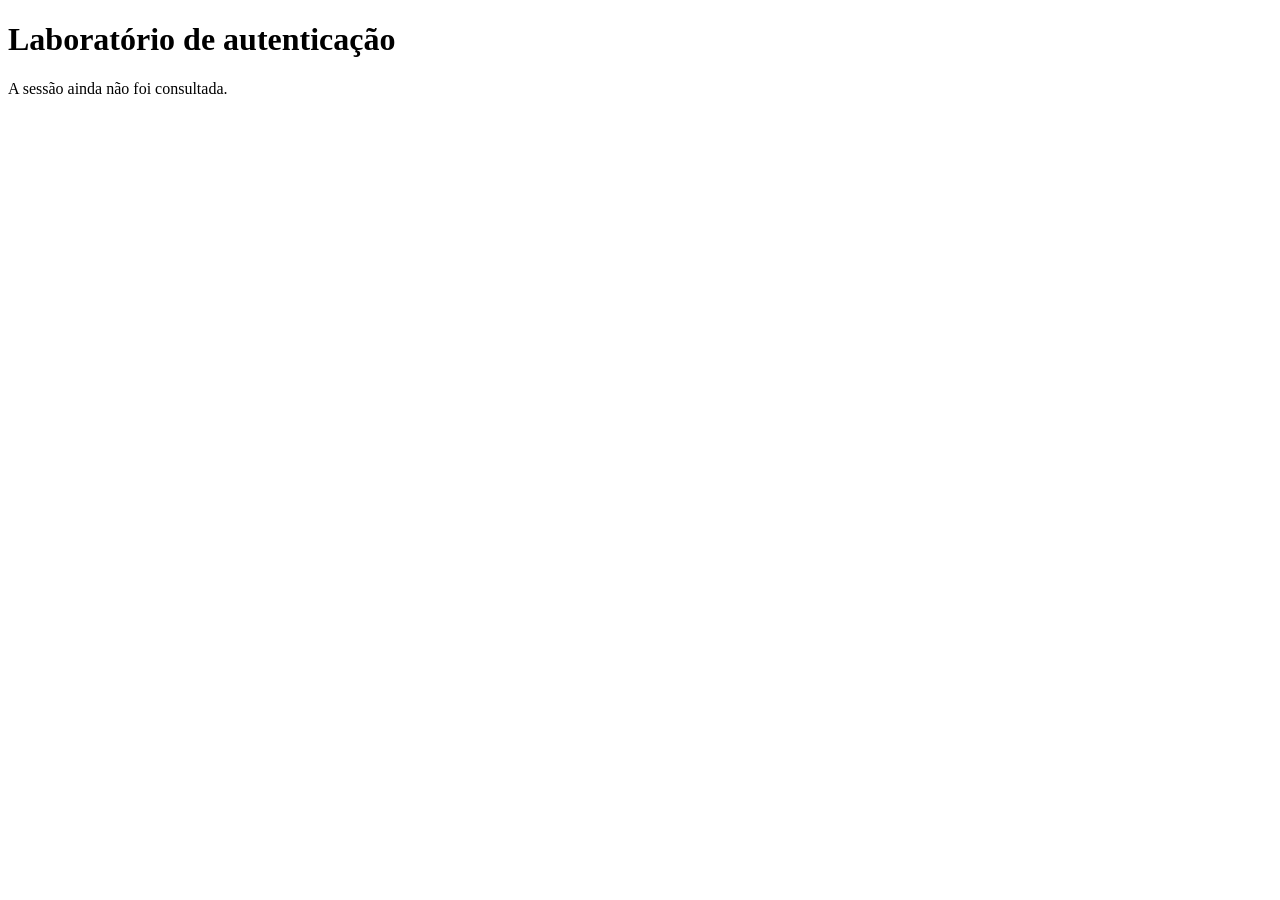
==== public/index.html @ 1bb8faf7 "Update and rename index.html to public/index.html" ====
<!doctype html> 
<html lang="pt-BR"> 
<head> 
<meta charset="utf-8"> 
<meta name="viewport" content="width=device-width, initial-scale=1"> 
<title>Laboratório de autenticação</title> 
</head> 
<body> 
<main> 
<h1>Laboratório de autenticação</h1> 
<p id="status">A sessão ainda não foi consultada.</p> 
</main> 
</body> 
</html>
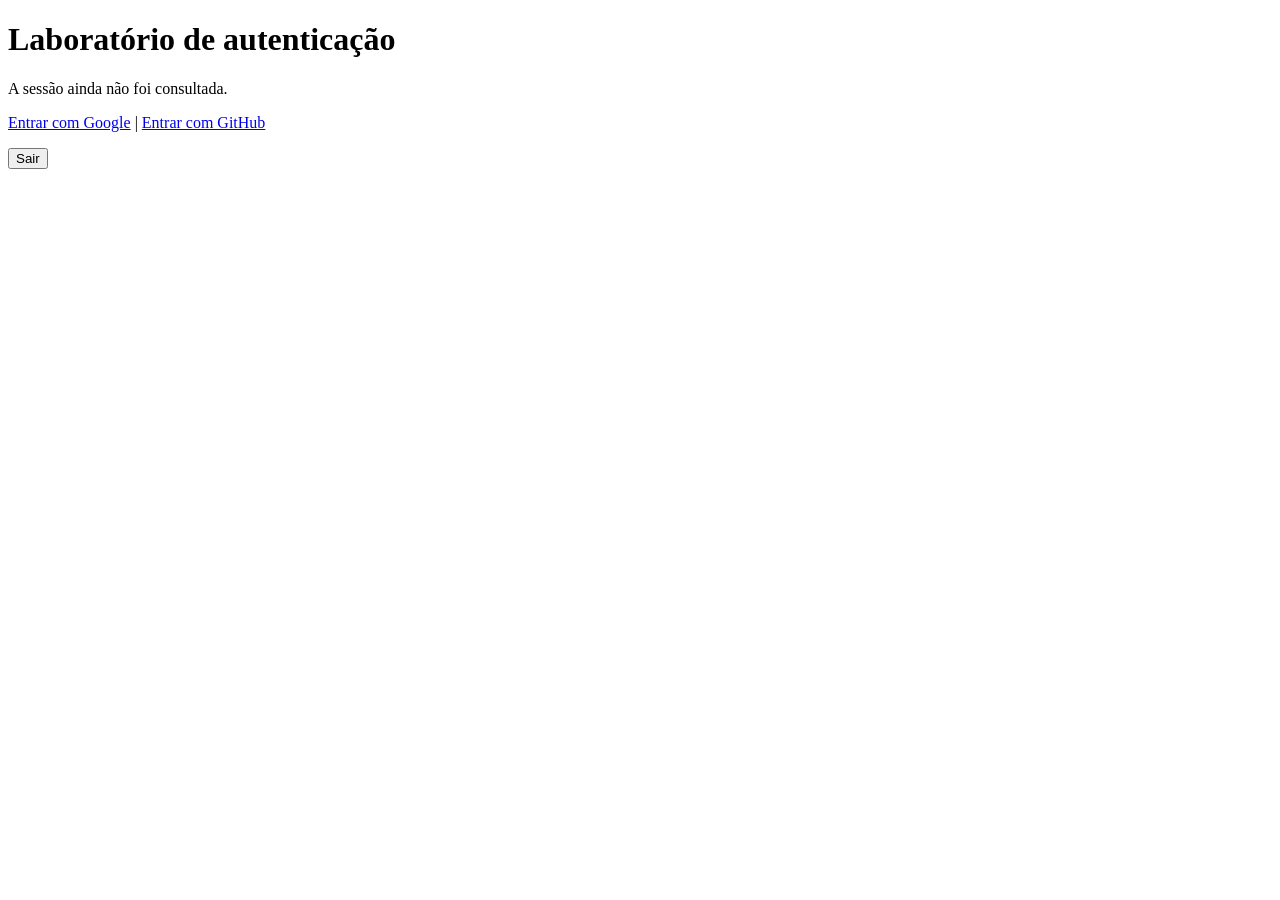
==== commit 9c79859e: "Enhance index.html with authentication links Added login options for Google and GitHub, along with a" ====
--- a/public/index.html
+++ b/public/index.html
@@ -1,14 +1,26 @@
-<!doctype html> 
-<html lang="pt-BR"> 
-<head> 
-<meta charset="utf-8"> 
-<meta name="viewport" content="width=device-width, initial-scale=1"> 
-<title>Laboratório de autenticação</title> 
-</head> 
-<body> 
-<main> 
-<h1>Laboratório de autenticação</h1> 
-<p id="status">A sessão ainda não foi consultada.</p> 
-</main> 
-</body> 
-</html> 
+<!doctype html>
+<html lang="pt-BR">
+  <head>
+    <meta charset="utf-8">
+    <meta name="viewport" content="width=device-width, initial-scale=1">
+    <title>Laboratório de autenticação</title>
+  </head>
+  <body>
+    <main>
+      <h1>Laboratório de autenticação</h1>
+      <p id="status">A sessão ainda não foi consultada.</p>
+
+      <p>
+        <a href="/oauth/login/google">Entrar com Google</a>
+        |
+        <a href="/oauth/login/github">Entrar com GitHub</a>
+      </p>
+
+      <form method="post" action="/oauth/logout">
+        <button type="submit">Sair</button>
+      </form>
+    </main>
+
+    <script src="/app.js"></script>
+  </body>
+</html>
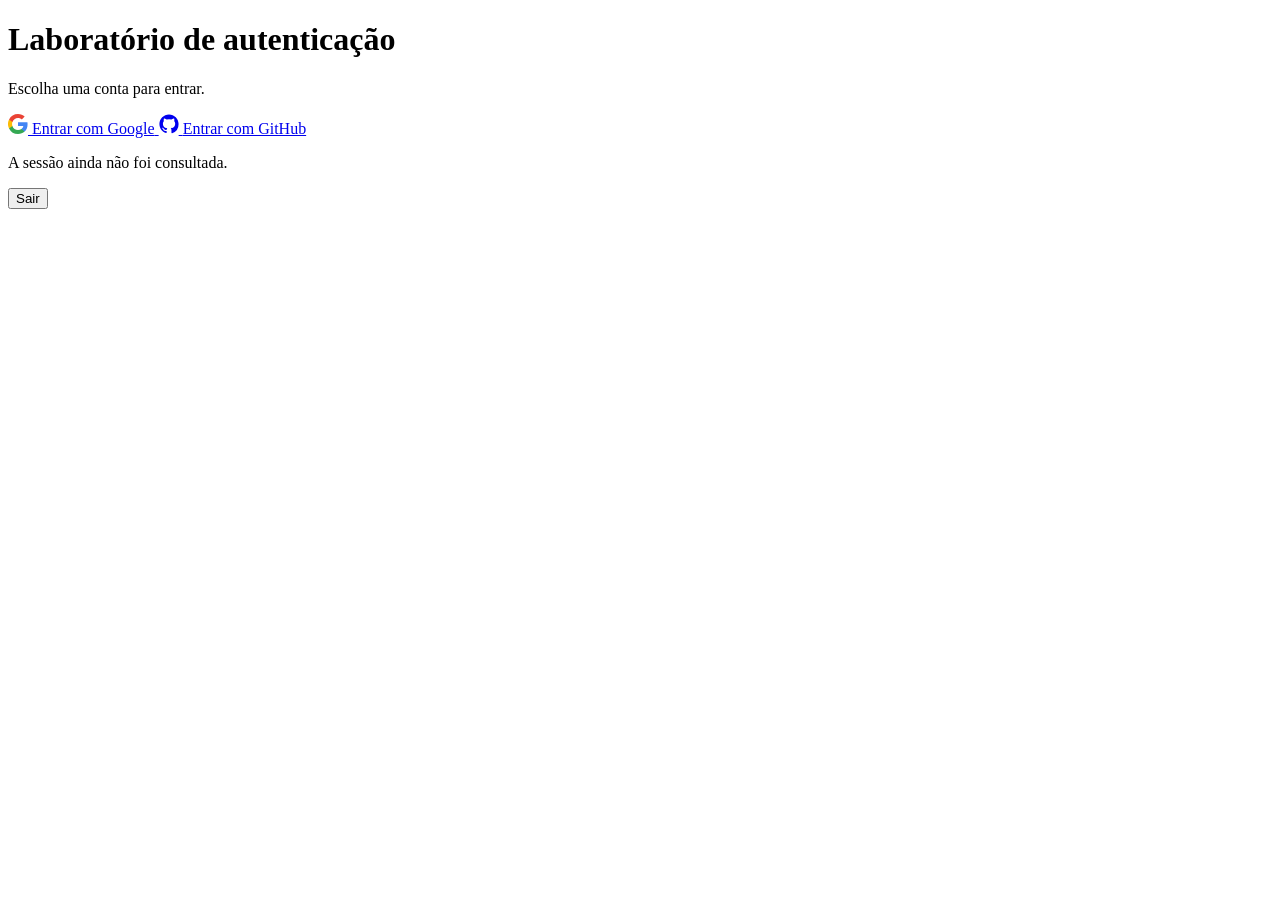
==== commit 75cb2a38: "Update index.html" ====
--- a/public/index.html
+++ b/public/index.html
@@ -4,23 +4,39 @@
     <meta charset="utf-8">
     <meta name="viewport" content="width=device-width, initial-scale=1">
     <title>Laboratório de autenticação</title>
+    <link rel="preconnect" href="https://fonts.googleapis.com">
+    <link rel="preconnect" href="https://fonts.gstatic.com" crossorigin>
+    <link href="https://fonts.googleapis.com/css2?family=Sora:wght@400;600;700&display=swap" rel="stylesheet">
+    <link rel="stylesheet" href="/styles.css">
   </head>
   <body>
-    <main>
+    <main class="card">
       <h1>Laboratório de autenticação</h1>
-      <p id="status">A sessão ainda não foi consultada.</p>
+      <p class="lead">Escolha uma conta para entrar.</p>
 
-      <p>
-        <a href="/oauth/login/google">Entrar com Google</a>
-        |
-        <a href="/oauth/login/github">Entrar com GitHub</a>
-      </p>
+      <a class="btn" href="/oauth/login/google">
+        <svg viewBox="0 0 24 24" width="20" height="20" aria-hidden="true">
+          <path fill="#4285F4" d="M23.5 12.27c0-.85-.08-1.67-.22-2.45H12v4.64h6.46a5.52 5.52 0 0 1-2.4 3.62v3h3.88c2.27-2.09 3.56-5.17 3.56-8.81z"/>
+          <path fill="#34A853" d="M12 24c3.24 0 5.96-1.07 7.95-2.9l-3.88-3c-1.08.72-2.45 1.15-4.07 1.15-3.13 0-5.78-2.11-6.73-4.96H1.27v3.09A12 12 0 0 0 12 24z"/>
+          <path fill="#FBBC05" d="M5.27 14.29a7.2 7.2 0 0 1 0-4.58V6.62H1.27a12 12 0 0 0 0 10.76l4-3.09z"/>
+          <path fill="#EA4335" d="M12 4.75c1.77 0 3.35.61 4.6 1.8l3.42-3.42C17.95 1.19 15.24 0 12 0A12 12 0 0 0 1.27 6.62l4 3.09C6.22 6.86 8.87 4.75 12 4.75z"/>
+        </svg>
+        <span>Entrar com Google</span>
+      </a>
+
+      <a class="btn" href="/oauth/login/github">
+        <svg viewBox="0 0 24 24" width="20" height="20" aria-hidden="true">
+          <path fill="currentColor" d="M12 .5C5.65.5.5 5.65.5 12c0 5.08 3.29 9.39 7.86 10.91.58.1.79-.25.79-.56v-2c-3.2.7-3.87-1.36-3.87-1.36-.52-1.33-1.28-1.68-1.28-1.68-1.05-.72.08-.7.08-.7 1.16.08 1.77 1.19 1.77 1.19 1.03 1.77 2.7 1.26 3.36.96.1-.75.4-1.26.73-1.55-2.55-.29-5.24-1.28-5.24-5.68 0-1.25.45-2.28 1.19-3.08-.12-.29-.52-1.46.11-3.04 0 0 .97-.31 3.17 1.18a11 11 0 0 1 5.77 0c2.2-1.49 3.17-1.18 3.17-1.18.63 1.58.23 2.75.11 3.04.74.8 1.19 1.83 1.19 3.08 0 4.41-2.69 5.38-5.25 5.67.41.36.78 1.06.78 2.14v3.17c0 .31.21.67.8.56A11.5 11.5 0 0 0 23.5 12C23.5 5.65 18.35.5 12 .5Z"/>
+        </svg>
+        <span>Entrar com GitHub</span>
+      </a>
+
+      <p id="status" role="status">A sessão ainda não foi consultada.</p>
 
       <form method="post" action="/oauth/logout">
-        <button type="submit">Sair</button>
+        <button class="logout" type="submit">Sair</button>
       </form>
     </main>
-
-    <script src="/app.js"></script>
+    <script src="/app.js" defer></script>
   </body>
 </html>
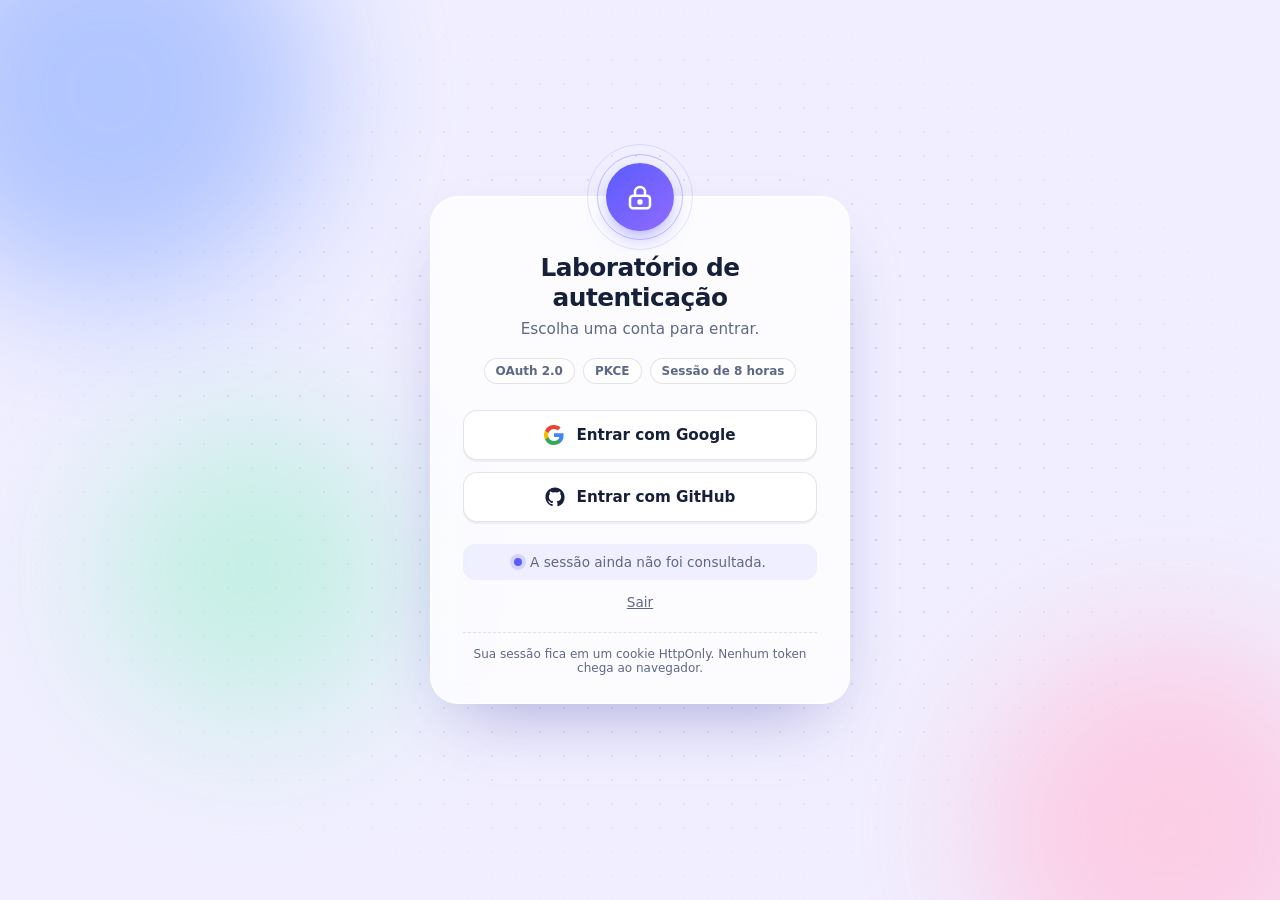
==== commit 6594eed5: "Update index.html" ====
--- a/public/index.html
+++ b/public/index.html
@@ -7,12 +7,235 @@
     <link rel="preconnect" href="https://fonts.googleapis.com">
     <link rel="preconnect" href="https://fonts.gstatic.com" crossorigin>
     <link href="https://fonts.googleapis.com/css2?family=Sora:wght@400;600;700&display=swap" rel="stylesheet">
-    <link rel="stylesheet" href="/styles.css">
+    <style>
+      :root {
+        --ink: #17203a;
+        --muted: #5d6885;
+        --line: rgba(23, 32, 58, 0.12);
+        --accent: #5b5bff;
+        font-family: "Sora", system-ui, -apple-system, "Segoe UI", Roboto, sans-serif;
+      }
+      * { box-sizing: border-box; }
+
+      body {
+        margin: 0;
+        min-height: 100vh;
+        display: grid;
+        place-items: center;
+        padding: 24px;
+        color: var(--ink);
+        background: #f1efff;
+        overflow-x: hidden;
+        position: relative;
+      }
+
+      /* Fundo: pontos + manchas de cor */
+      body::before {
+        content: "";
+        position: fixed;
+        inset: 0;
+        background-image: radial-gradient(rgba(23, 32, 58, 0.14) 1px, transparent 1px);
+        background-size: 24px 24px;
+        mask-image: radial-gradient(ellipse at center, #000 30%, transparent 75%);
+        -webkit-mask-image: radial-gradient(ellipse at center, #000 30%, transparent 75%);
+        pointer-events: none;
+      }
+      .blob {
+        position: fixed;
+        border-radius: 50%;
+        filter: blur(70px);
+        opacity: 0.75;
+        pointer-events: none;
+        animation: drift 18s ease-in-out infinite alternate;
+      }
+      .blob.a { width: 420px; height: 420px; background: #9db8ff; top: -120px; left: -100px; }
+      .blob.b { width: 380px; height: 380px; background: #ffc2dd; bottom: -120px; right: -80px; animation-delay: -6s; }
+      .blob.c { width: 300px; height: 300px; background: #b5efdc; bottom: 20%; left: 8%; animation-delay: -12s; }
+      @keyframes drift {
+        from { transform: translate(0, 0) scale(1); }
+        to   { transform: translate(40px, 30px) scale(1.12); }
+      }
+
+      /* Cartão */
+      .card {
+        position: relative;
+        width: 100%;
+        max-width: 420px;
+        padding: 56px 32px 28px;
+        text-align: center;
+        background: rgba(255, 255, 255, 0.78);
+        backdrop-filter: blur(14px);
+        -webkit-backdrop-filter: blur(14px);
+        border: 1px solid rgba(255, 255, 255, 0.9);
+        border-radius: 28px;
+        box-shadow:
+          0 1px 0 rgba(255, 255, 255, 0.9) inset,
+          0 30px 70px -30px rgba(60, 60, 160, 0.45);
+      }
+
+      /* Selo com anéis no topo do cartão */
+      .seal {
+        position: absolute;
+        top: -34px;
+        left: 50%;
+        width: 68px;
+        height: 68px;
+        transform: translateX(-50%);
+        display: grid;
+        place-items: center;
+        border-radius: 50%;
+        color: #fff;
+        background: linear-gradient(135deg, #5b5bff, #8f6bff);
+        box-shadow: 0 10px 24px -8px rgba(91, 91, 255, 0.7);
+      }
+      .seal::before,
+      .seal::after {
+        content: "";
+        position: absolute;
+        border-radius: 50%;
+        border: 1px solid rgba(91, 91, 255, 0.35);
+      }
+      .seal::before { inset: -9px; }
+      .seal::after  { inset: -19px; border-color: rgba(91, 91, 255, 0.16); }
+
+      h1 {
+        margin: 0 0 8px;
+        font-size: 1.55rem;
+        line-height: 1.2;
+        font-weight: 700;
+        letter-spacing: -0.02em;
+      }
+      .lead {
+        margin: 0 0 20px;
+        color: var(--muted);
+        font-size: 0.95rem;
+      }
+
+      /* Selos informativos */
+      .chips {
+        display: flex;
+        flex-wrap: wrap;
+        justify-content: center;
+        gap: 8px;
+        margin: 0 0 26px;
+        padding: 0;
+        list-style: none;
+      }
+      .chips li {
+        padding: 5px 11px;
+        border: 1px solid var(--line);
+        border-radius: 999px;
+        background: rgba(255, 255, 255, 0.7);
+        color: var(--muted);
+        font-size: 0.75rem;
+        font-weight: 600;
+      }
+
+      /* Botões */
+      .btn {
+        display: flex;
+        align-items: center;
+        justify-content: center;
+        gap: 12px;
+        width: 100%;
+        padding: 14px 16px;
+        margin-bottom: 12px;
+        border: 1px solid var(--line);
+        border-radius: 14px;
+        background: #fff;
+        color: var(--ink);
+        font: inherit;
+        font-weight: 600;
+        font-size: 0.95rem;
+        text-decoration: none;
+        box-shadow: 0 2px 0 rgba(23, 32, 58, 0.06);
+        transition: transform 0.15s, box-shadow 0.15s, border-color 0.15s;
+      }
+      .btn:hover {
+        transform: translateY(-2px);
+        border-color: var(--accent);
+        box-shadow: 0 12px 24px -14px rgba(91, 91, 255, 0.7);
+      }
+      .btn:focus-visible,
+      .logout:focus-visible {
+        outline: 3px solid var(--accent);
+        outline-offset: 2px;
+      }
+
+      /* Estado da sessão */
+      #status {
+        display: flex;
+        align-items: center;
+        justify-content: center;
+        gap: 8px;
+        margin: 22px 0 6px;
+        padding: 10px 14px;
+        border-radius: 12px;
+        background: rgba(91, 91, 255, 0.08);
+        color: var(--muted);
+        font-size: 0.85rem;
+      }
+      #status::before {
+        content: "";
+        flex: none;
+        width: 8px;
+        height: 8px;
+        border-radius: 50%;
+        background: var(--accent);
+        box-shadow: 0 0 0 4px rgba(91, 91, 255, 0.18);
+      }
+
+      .logout {
+        display: block;
+        margin: 0 auto;
+        padding: 8px 14px;
+        border: 0;
+        background: none;
+        color: var(--muted);
+        font: inherit;
+        font-size: 0.85rem;
+        text-decoration: underline;
+        cursor: pointer;
+      }
+      .logout:hover { color: var(--ink); }
+
+      .note {
+        margin: 14px 0 0;
+        padding-top: 14px;
+        border-top: 1px dashed var(--line);
+        color: var(--muted);
+        font-size: 0.75rem;
+      }
+
+      @media (prefers-reduced-motion: reduce) {
+        .blob { animation: none; }
+        .btn { transition: none; }
+        .btn:hover { transform: none; }
+      }
+    </style>
   </head>
   <body>
+    <div class="blob a" aria-hidden="true"></div>
+    <div class="blob b" aria-hidden="true"></div>
+    <div class="blob c" aria-hidden="true"></div>
+
     <main class="card">
+      <div class="seal" aria-hidden="true">
+        <svg viewBox="0 0 24 24" width="30" height="30" fill="none" stroke="currentColor" stroke-width="2" stroke-linecap="round" stroke-linejoin="round">
+          <rect x="4" y="11" width="16" height="10" rx="2.5"/>
+          <path d="M8 11V8a4 4 0 0 1 8 0v3"/>
+          <circle cx="12" cy="16" r="1.2" fill="currentColor"/>
+        </svg>
+      </div>
+
       <h1>Laboratório de autenticação</h1>
       <p class="lead">Escolha uma conta para entrar.</p>
+
+      <ul class="chips" aria-label="Recursos de segurança">
+        <li>OAuth 2.0</li>
+        <li>PKCE</li>
+        <li>Sessão de 8 horas</li>
+      </ul>
 
       <a class="btn" href="/oauth/login/google">
         <svg viewBox="0 0 24 24" width="20" height="20" aria-hidden="true">
@@ -36,6 +259,8 @@
       <form method="post" action="/oauth/logout">
         <button class="logout" type="submit">Sair</button>
       </form>
+
+      <p class="note">Sua sessão fica em um cookie HttpOnly. Nenhum token chega ao navegador.</p>
     </main>
     <script src="/app.js" defer></script>
   </body>
